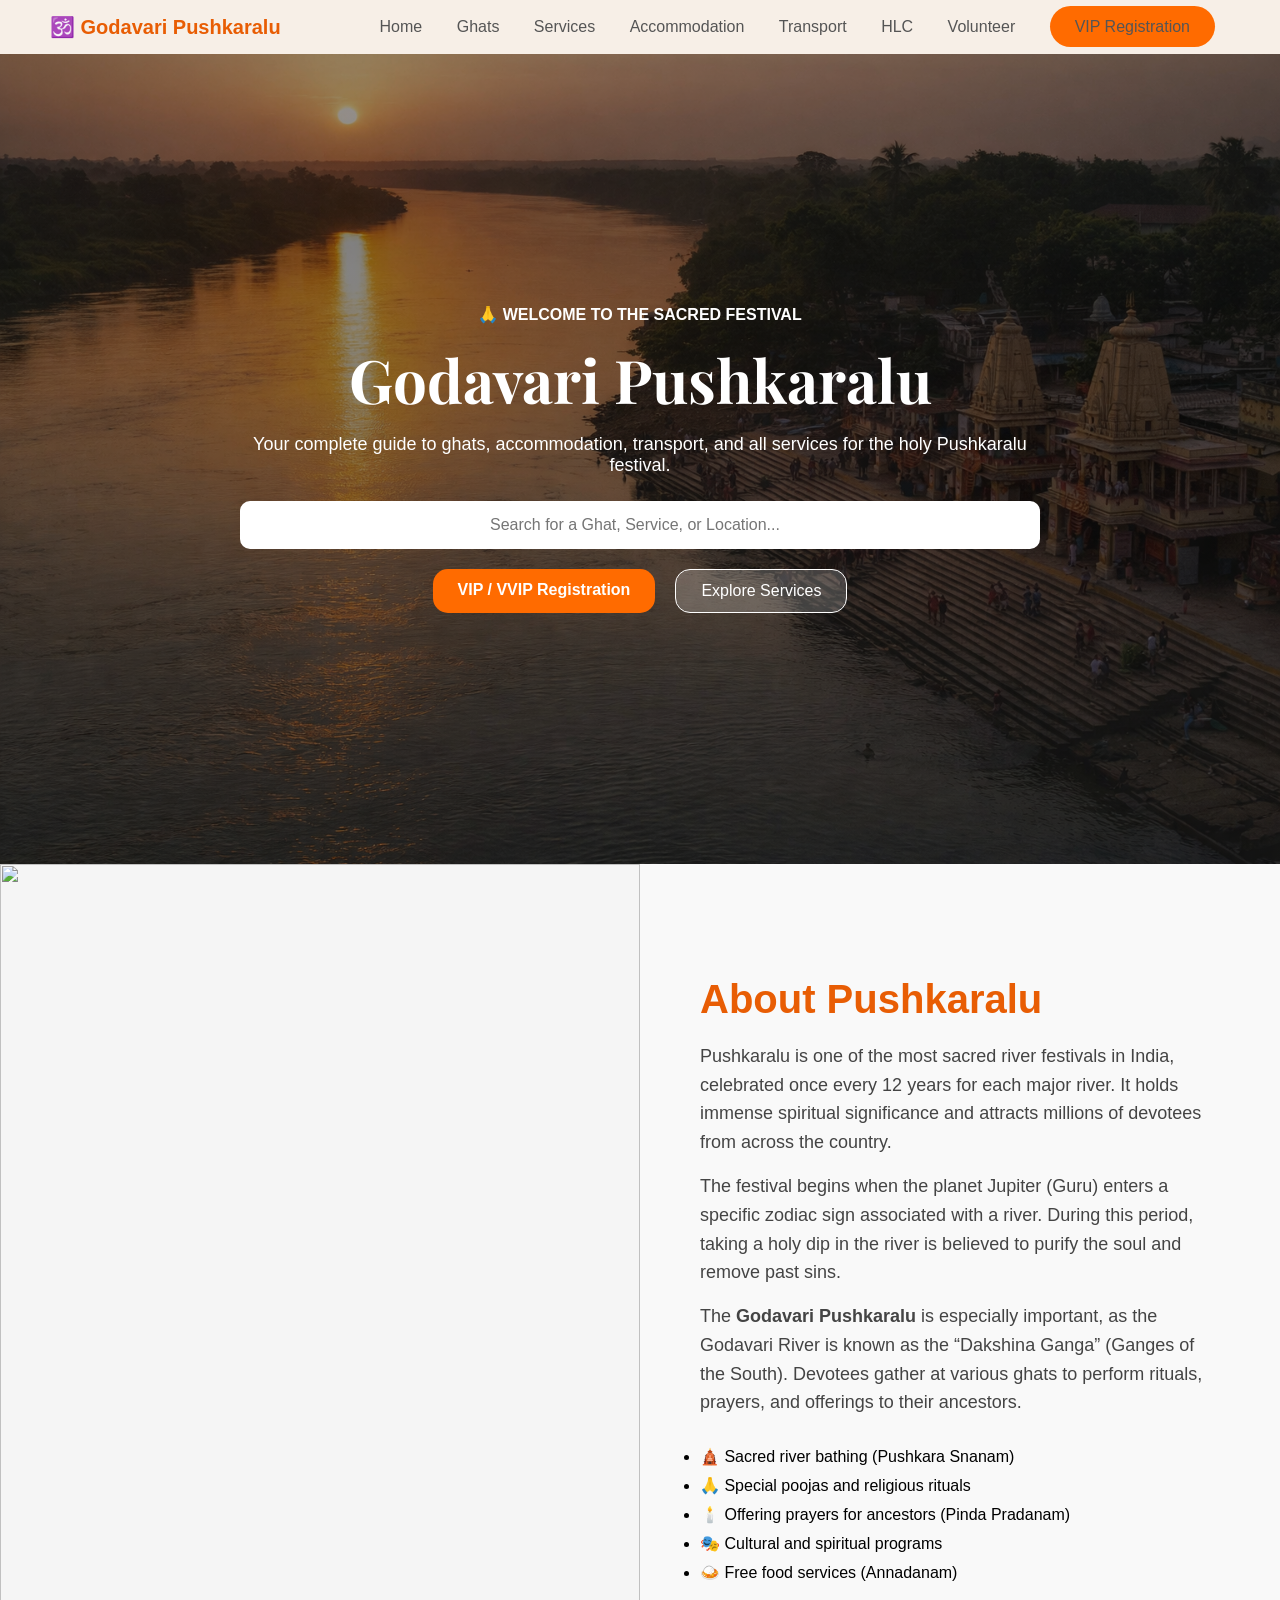
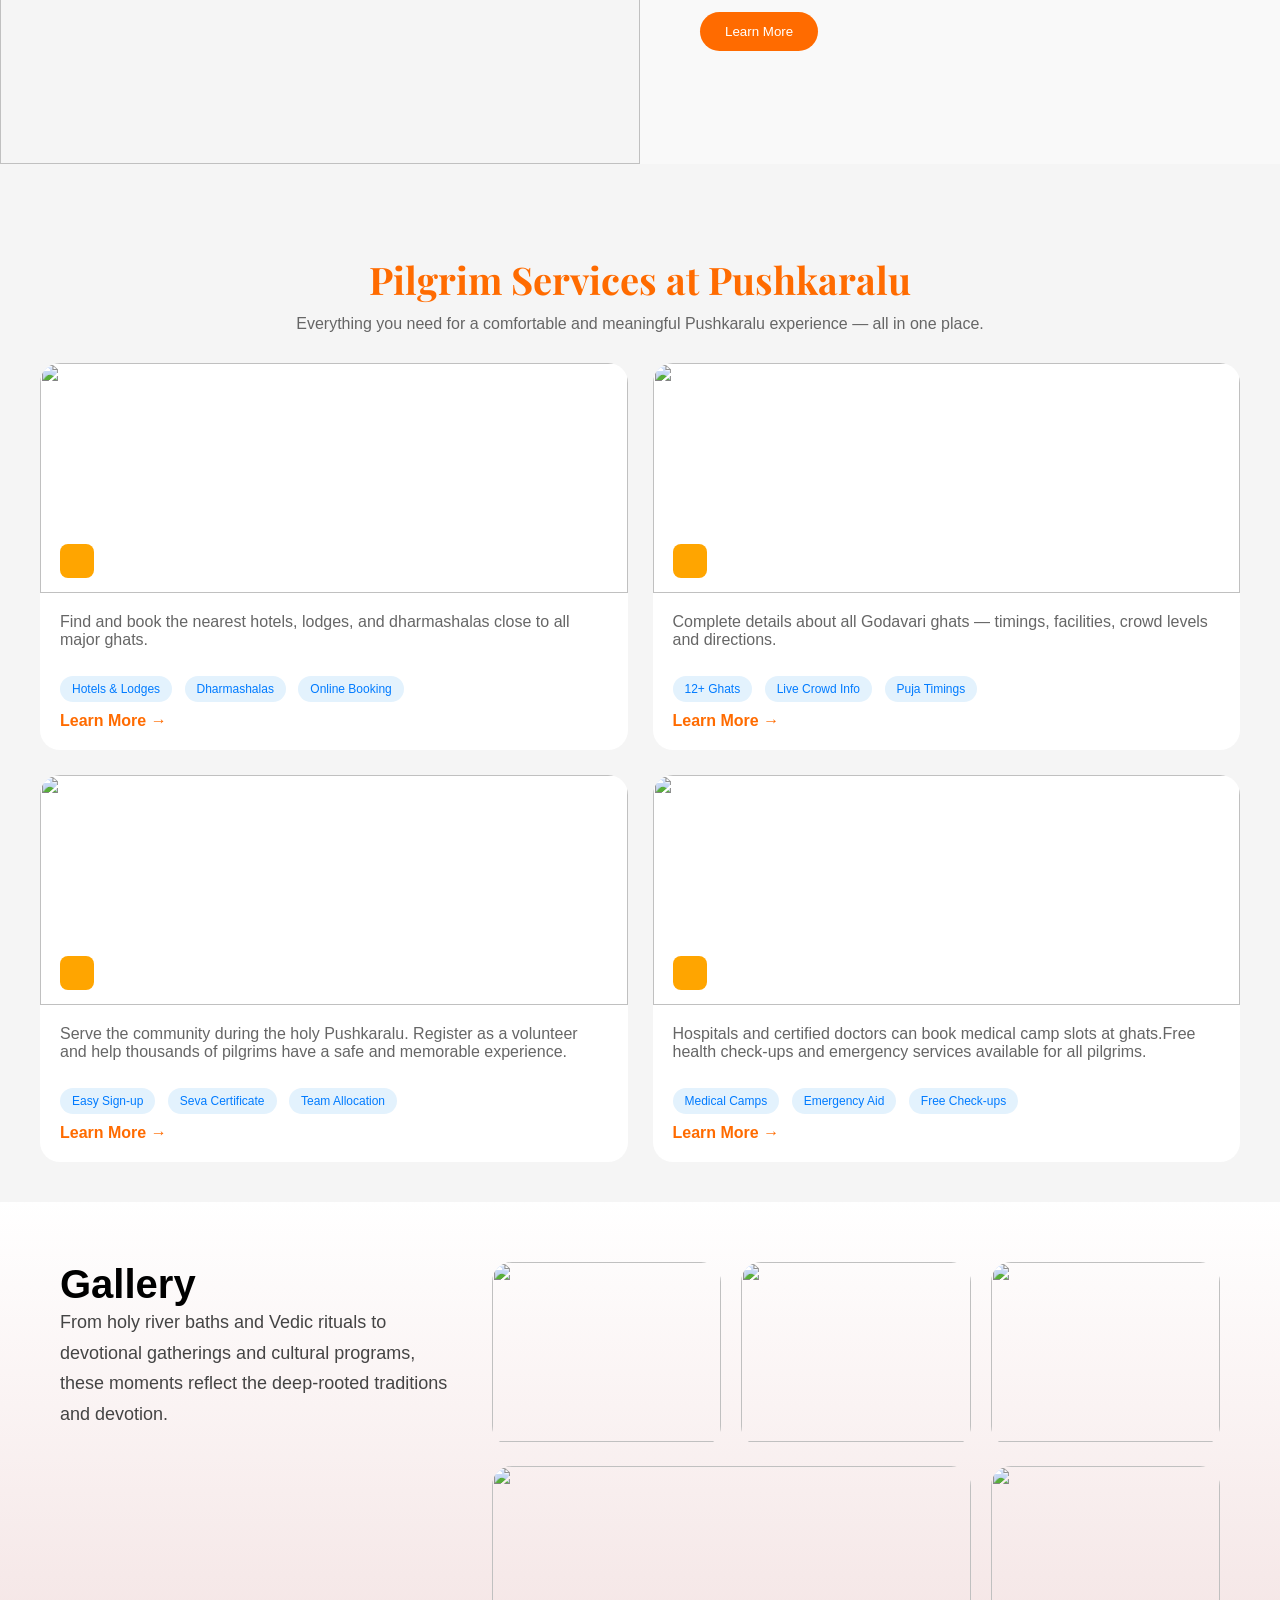
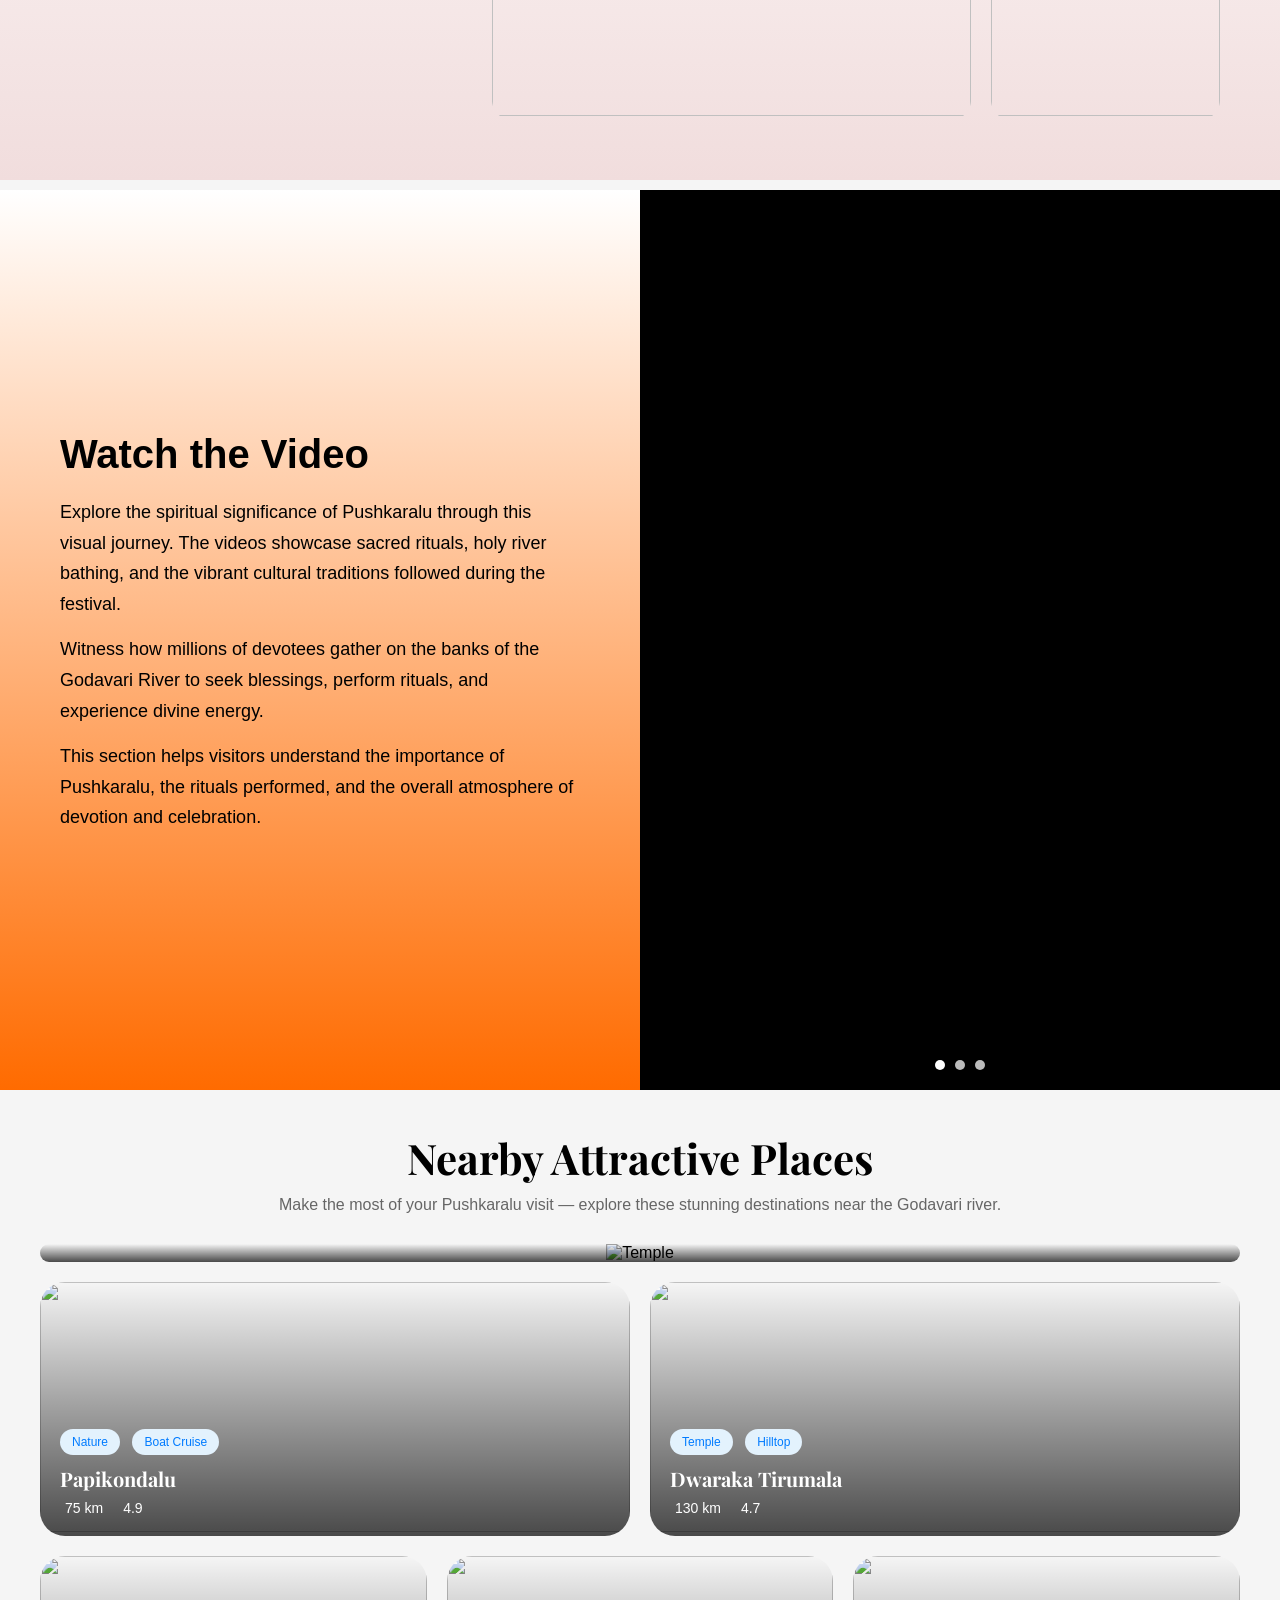
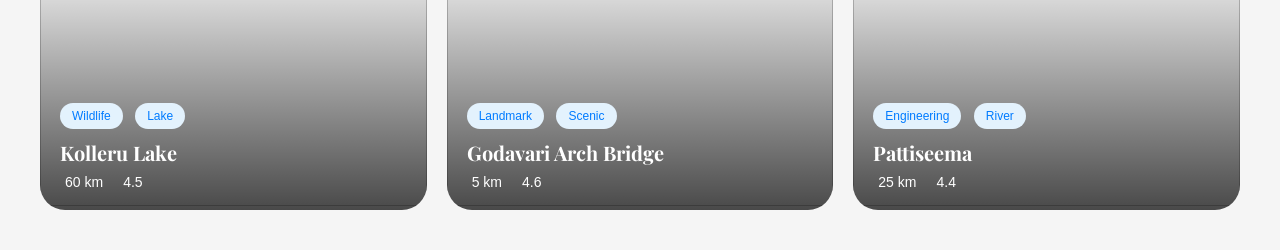
==== Index.html @ a83c4f03 "Add files via upload" ====
<!DOCTYPE html>
<html lang="en">
<head>
<meta charset="UTF-8">
<meta name="viewport" content="width=device-width, initial-scale=1.0">
<title>Godavari Pushkaralu</title>
<script src="https://unpkg.com/lucide@latest"></script>
<style>
@import url('https://fonts.googleapis.com/css2?family=Playfair+Display:ital,wght@0,400..900;1,400..900&display=swap');
</style>
<head>
    <link rel="stylesheet" href="style.css"/>
</head>

</style>

</head>

<body>

<!-- NAVBAR -->
<div class="navbar">
    <div class="logo">🕉️ Godavari Pushkaralu</div>

    <div class="nav-links">
        <a href="#">Home</a>
        <a href="#">Ghats</a>
        <a href="#">Services</a>
        <a href="#">Accommodation</a>
        <a href="#">Transport</a>
        <a href="#">HLC</a>
        <a href="#">Volunteer</a>
        <a href="#" class="btn">VIP Registration</a>
    </div>
</div>

<!-- HERO SECTION -->
<div class="hero">
    <div class="hero-content">
        <h4>🙏 WELCOME TO THE SACRED FESTIVAL</h4>
        <h1>Godavari Pushkaralu</h1>
        <p>Your complete guide to ghats, accommodation, transport, and all services for the holy Pushkaralu festival.</p>

        <div class="search-box">
            <input type="text" placeholder="Search for a Ghat, Service, or Location...">
        </div>

        <div class="buttons">
            <a href="#" class="primary-btn">VIP / VVIP Registration</a>
            <a href="#" class="secondary-btn">Explore Services</a>
        </div>
    </div>
</div>
<section class="about-section">

    <!-- LEFT SIDE SLIDER -->
    <div class="slider">
        <div class="slides">
            <img src="https://images.unsplash.com/photo-1597047084897-51e81819a499">
            <img src="https://images.unsplash.com/photo-1561361513-2d000a50f0dc">
            <img src="https://images.unsplash.com/photo-1605640840605-14ac1855827b">
        </div>
    </div>

    <!-- RIGHT SIDE CONTENT -->
    <div class="content">
        <h2>About Pushkaralu</h2>

            <p>
                Pushkaralu is one of the most sacred river festivals in India, celebrated once every 12 years for each major river. 
                It holds immense spiritual significance and attracts millions of devotees from across the country.
            </p>

            <p>
                The festival begins when the planet Jupiter (Guru) enters a specific zodiac sign associated with a river. 
                During this period, taking a holy dip in the river is believed to purify the soul and remove past sins.
            </p>

            <p>
                The <strong>Godavari Pushkaralu</strong> is especially important, as the Godavari River is known as the “Dakshina Ganga” 
                (Ganges of the South). Devotees gather at various ghats to perform rituals, prayers, and offerings to their ancestors.
            </p>

            <ul>
                <li>🛕 Sacred river bathing (Pushkara Snanam)</li>
                <li>🙏 Special poojas and religious rituals</li>
                <li>🕯️ Offering prayers for ancestors (Pinda Pradanam)</li>
                <li>🎭 Cultural and spiritual programs</li>
                <li>🍛 Free food services (Annadanam)</li>
            </ul>

        <button class="btn">Learn More</button>
    </div>
</section>

<section class="grid-section">
    <h1>Pilgrim Services at Pushkaralu</h1>
    <p>
        Everything you need for a comfortable and meaningful Pushkaralu experience — all in one place.
    </p>

    <div class="cards">

        <!-- Accommodation -->
        <div class="big-card">
            <div class="card-img">
                <img src="https://images.unsplash.com/photo-1566073771259-6a8506099945" alt="">
                <div class="overlay1">
                    <span><i data-lucide="building"></i></span>
                    Accommodation
                </div>
            </div>

            <div class="con">
                <p>
                    Find and book the nearest hotels, lodges, and dharmashalas close to all major ghats.
                </p>

                <div class="tags">
                    <span>Hotels & Lodges</span>
                    <span>Dharmashalas</span>
                    <span>Online Booking</span>
                </div>

                <!-- CLICK LINK -->
                <a href="accommodation.html" class="learn">Learn More →</a>
            </div>
        </div>

        <!-- Ghats -->
        <div class="big-card">
            <div class="card-img">
                <img src="https://images.unsplash.com/photo-1590050752117-238cb0fb12b1" alt="">
                <div class="overlay1">
                    <span><i data-lucide="map-pin"></i></span>
                    Ghats Information
                </div>
            </div>

            <div class="con">
                <p>
                    Complete details about all Godavari ghats — timings, facilities, crowd levels and directions.
                </p>

                <div class="tags">
                    <span>12+ Ghats</span>
                    <span>Live Crowd Info</span>
                    <span>Puja Timings</span>
                </div>

                <!-- CLICK LINK -->
                <a href="ghats.html" class="learn">Learn More →</a>
            </div>
        </div>

        <!-- Volunteer Registration -->
        <div class="big-card">
            <div class="card-img">
                <img src="https://images.unsplash.com/photo-1566073771259-6a8506099945" alt="">
                <div class="overlay1">
                    <span><i data-lucide="users"></i></span>
                    Volunteer Registration
                </div>
            </div>

            <div class="con">
                <p>
                    Serve the community during the holy Pushkaralu. Register as a volunteer and help thousands of
                    pilgrims have a safe and memorable experience.
                </p>

                <div class="tags">
                    <span>Easy Sign-up</span>
                    <span>Seva Certificate</span>
                    <span>Team Allocation</span>
                </div>

                <!-- CLICK LINK -->
                <a href="Volunteer.html" class="learn">Learn More →</a>
            </div>
        </div>

        <!-- Health Care Center -->
        <div class="big-card">
            <div class="card-img">
                <img src="https://images.unsplash.com/photo-1566073771259-6a8506099945" alt="">
                <div class="overlay1">
                    <span><i data-lucide="stethoscope"></i></span>
                    Health Care Center
                </div>
            </div>

            <div class="con">
                <p>
                    Hospitals and certified doctors can book medical camp slots at ghats.Free health 
                    check-ups and emergency services available for all pilgrims.
                </p>

                <div class="tags">
                    <span>Medical Camps</span>
                    <span>Emergency Aid</span>
                    <span>Free Check-ups</span>
                </div>

                <!-- CLICK LINK -->
                <a href="health_care_center.html" class="learn">Learn More →</a>
            </div>
        </div>

    </div>
</section>

<!-- Activate Icons -->
<script>
lucide.createIcons();
</script>


<section class="gallery-section">

    <!-- LEFT CONTENT -->
    <div class="gallery-content">
        <h2>Gallery</h2>
        <p>
            From holy river baths and Vedic rituals to devotional gatherings and cultural programs,
            these moments reflect the deep-rooted traditions and devotion.
        </p>
    </div>

    <!-- RIGHT GRID -->
    <div class="gallery-grid">

        <div class="card" onclick="openLightbox(0)">
            <img src="https://picsum.photos/id/1011/600/400">
        </div>

        <div class="card" onclick="openLightbox(1)">
            <img src="https://picsum.photos/id/1015/600/400">
        </div>

        <div class="card" onclick="openLightbox(2)">
            <img src="https://picsum.photos/id/1016/600/400">
        </div>

        <div class="card big" onclick="openLightbox(3)">
            <img src="https://picsum.photos/id/1020/600/400">
        </div>

        <div class="card big" onclick="openLightbox(4)">
            <img src="https://picsum.photos/id/1024/600/400">
        </div>

    </div>

</section>

<!-- LIGHTBOX -->
<div class="lightbox" id="lightbox">
    <span class="close" onclick="closeLightbox()">&times;</span>
    <span class="prev" onclick="changeSlide(-1)">❮</span>
    <img id="lightbox-img">
    <span class="next" onclick="changeSlide(1)">❯</span>
</div>

<script>
const images = [
    "https://picsum.photos/id/1011/600/400",
    "https://picsum.photos/id/1015/600/400",
    "https://picsum.photos/id/1016/600/400",
    "https://picsum.photos/id/1020/600/400",
    "https://picsum.photos/id/1024/600/400"
];

let currentIndex = 0;

function openLightbox(index){
    currentIndex = index;
    document.getElementById("lightbox").style.display = "flex";
    document.getElementById("lightbox-img").src = images[index];
}

function closeLightbox(){
    document.getElementById("lightbox").style.display = "none";
}

function changeSlide(direction){
    currentIndex += direction;

    if(currentIndex < 0){
        currentIndex = images.length - 1;
    }
    if(currentIndex >= images.length){
        currentIndex = 0;
    }

    document.getElementById("lightbox-img").src = images[currentIndex];
}
</script>

<section class="video-section">

    <!-- RIGHT SIDE CONTENT -->
    <div class="content1">
        <h2>Watch the Video</h2>

        <p>
            Explore the spiritual significance of Pushkaralu through this visual journey. 
            The videos showcase sacred rituals, holy river bathing, and the vibrant cultural traditions 
            followed during the festival.
        </p>

        <p>
            Witness how millions of devotees gather on the banks of the Godavari River 
            to seek blessings, perform rituals, and experience divine energy.
        </p>

        <p>
            This section helps visitors understand the importance of Pushkaralu, 
            the rituals performed, and the overall atmosphere of devotion and celebration.
        </p>
    </div>

    <!-- LEFT SIDE VIDEOS -->
    <div class="video-slider">
        <div class="video-container" id="videos">

    <div class="video-wrapper" ondblclick="openYouTube('nmcQqZtCC_g')">
        <iframe id="video1" src="https://www.youtube.com/embed/nmcQqZtCC_g?enablejsapi=1" allowfullscreen></iframe>
    </div>

    <div class="video-wrapper" ondblclick="openYouTube('ck7WgAwAR8Y')">
        <iframe id="video2" src="https://www.youtube.com/embed/ck7WgAwAR8Y?enablejsapi=1" allowfullscreen></iframe>
    </div>

    <div class="video-wrapper" ondblclick="openYouTube('-sZbApllSWM')">
        <iframe id="video3" src="https://www.youtube.com/embed/-sZbApllSWM?enablejsapi=1" allowfullscreen></iframe>
    </div>
    </div>
        <!-- DOTS -->
        <div class="dots">
            <div class="dot active" onclick="moveSlide(0)"></div>
            <div class="dot" onclick="moveSlide(1)"></div>
            <div class="dot" onclick="moveSlide(2)"></div>
        </div>
    </div>

</section>

<script>
let index = 0;
let slides = document.getElementById("videos");
let dots = document.querySelectorAll(".dot");

/* SLIDE FUNCTION */
function moveSlide(i){
    index = i;
    updateSlide();
}

/* UPDATE SLIDE */
function updateSlide(){
    slides.style.transform = "translateX(" + (-index * 100) + "%)";
    
    dots.forEach(dot => dot.classList.remove("active"));
    dots[index].classList.add("active");
}

/* AUTO SLIDE */
setInterval(()=>{
    index++;
    if(index > 2) index = 0;
    updateSlide();
},4000);
</script>

<section class="attractive-section">
    <h1>Nearby Attractive Places</h1>
    <p>
        Make the most of your Pushkaralu visit — explore these stunning destinations near the Godavari river.
    </p>

    <!-- CARD -->
    <div class="place-card">
        <img src="https://images.unsplash.com/photo-1580655653885-65763b2597d0" alt="Temple">

        <div class="overlay"></div>

        <div class="pass">
            <div class="tags">
                <span>Temple</span>
                <span>Spiritual</span>
            </div>
            <h2>Bhadrachalam Temple</h2>
            <p>
                Ancient Sri Rama temple on the banks of River Godavari. A must-visit spiritual destination.
            </p>
            <div class="info">
                <span><i data-lucide="map-pin"></i> 105 km</span>
                <span><i data-lucide="star"></i> 4.8</span>
            </div>
        </div>
    </div>

    <div class="places-grid">

    <!-- Papikondalu -->
    <div class="place-card small">
        <img src="https://images.unsplash.com/photo-1501785888041-af3ef285b470">
        <div class="overlay"></div>

        <div class="pass">
            <div class="tags">
                <span>Nature</span>
                <span>Boat Cruise</span>
            </div>
            <h3>Papikondalu</h3>
            <div class="info">
                <span><i data-lucide="map-pin"></i> 75 km</span>
                <span><i data-lucide="star"></i> 4.9</span>
            </div>
        </div>
    </div>

    <!-- Dwaraka Tirumala -->
    <div class="place-card small">
        <img src="https://images.unsplash.com/photo-1580655653885-65763b2597d0">
        <div class="overlay"></div>

        <div class="pass">
            <div class="tags">
                <span>Temple</span>
                <span>Hilltop</span>
            </div>
            <h3>Dwaraka Tirumala</h3>
            <div class="info">
                <span><i data-lucide="map-pin"></i> 130 km</span>
                <span><i data-lucide="star"></i> 4.7</span>
            </div>
        </div>
    </div>

    <!-- Kolleru Lake -->
    <div class="place-card small">
        <img src="https://images.unsplash.com/photo-1507525428034-b723cf961d3e">
        <div class="overlay"></div>

        <div class="pass">
            <div class="tags">
                <span>Wildlife</span>
                <span>Lake</span>
            </div>
            <h3>Kolleru Lake</h3>
            <div class="info">
                <span><i data-lucide="map-pin"></i> 60 km</span>
                <span><i data-lucide="star"></i> 4.5</span>
            </div>
        </div>
    </div>

    <!-- Godavari Bridge -->
    <div class="place-card small">
        <img src="https://images.unsplash.com/photo-1500530855697-b586d89ba3ee">
        <div class="overlay"></div>

        <div class="pass">
            <div class="tags">
                <span>Landmark</span>
                <span>Scenic</span>
            </div>
            <h3>Godavari Arch Bridge</h3>
            <div class="info">
                <span><i data-lucide="map-pin"></i> 5 km</span>
                <span><i data-lucide="star"></i> 4.6</span>
            </div>
        </div>
    </div>

    <!-- Pattiseema -->
    <div class="place-card small">
        <img src="https://images.unsplash.com/photo-1491553895911-0055eca6402d">
        <div class="overlay"></div>

        <div class="pass">
            <div class="tags">
                <span>Engineering</span>
                <span>River</span>
            </div>
            <h3>Pattiseema</h3>
            <div class="info">
                <span><i data-lucide="map-pin"></i> 25 km</span>
                <span><i data-lucide="star"></i> 4.4</span>
            </div>
        </div>
    </div>
    
</div>

</section>

<script>
lucide.createIcons();
</script>
</body>
</html>
---- style.css ----
*{
    margin:0;
    padding:0;
    box-sizing:border-box;
    font-family: 'Segoe UI', sans-serif;
}

body{
    background:#f5f5f5;
}

/* NAVBAR */
.navbar{
    display:flex;
    justify-content:space-between;
    align-items:center;
    padding:15px 50px;
    background:#f7efe7;
}

.logo{
    font-size:20px;
    font-weight:bold;
    color:#e85d04;
}

.nav-links a{
    margin:0 15px;
    text-decoration:none;
    color:#555;
    font-weight:500;
}

.nav-links a:hover{
    color:#ff6b00;
}

.btn{
    background:#ff6b00;
    color:white;
    padding:10px 18px;
    border-radius:20px;
    text-decoration:none;
}

/* HERO SECTION */
.hero{
    height:90vh;
    background:linear-gradient(rgba(0,0,0,0.4),rgba(0,0,0,0.4)),
    url("Godavari.png") no-repeat center/cover;
    display:flex;
    justify-content:center;
    align-items:center;
    text-align:center;
    color:white;
}

.hero-content{
    max-width:800px;
    font-family: "Roboto Slab", serif;
}

.hero h1{
    font-size:60px;
    margin:15px 0;
    font-weight:bold;
    font-family: "Playfair Display", serif;
    font-optical-sizing: auto;
    font-weight: weight;
    font-style: normal;
}

.hero p{
    font-size:18px;
    margin-bottom:25px;
}

/* SEARCH BAR */
.search-box{
    background:white;
    padding:15px;
    border-radius:10px;
    display:flex;
    justify-content:center;
    align-items:center;
    margin-bottom:20px;
}

.search-box input{
    border:none;
    outline:none;
    width:300px;
    font-size:16px;
}

/* BUTTONS */
.buttons{
    display:flex;
    justify-content:center;
    gap:20px;
}

.primary-btn{
    background:#ff6b00;
    padding:12px 25px;
    border-radius:15px;
    color:white;
    text-decoration:none;
    font-weight:bold;
}

.secondary-btn{
    background:rgba(255,255,255,0.2);
    padding:12px 25px;
    border-radius:15px;
    color:white;
    text-decoration:none;
    border:1px solid white;
}
/* ABOUT SECTION */
.about-section{
    display:flex;
    height:100vh;
}

/* LEFT SIDE (SLIDER) */
.slider{
    width:50%;
    position:relative;
    overflow:hidden;
}

.slides{
    display:flex;
    width:300%;
    animation:slide 9s infinite;
}

.slides img{
    width:100%;
    height:100vh;
    object-fit:cover;
}

/* SLIDE ANIMATION */
@keyframes slide{
    0%{transform:translateX(0);}
    33%{transform:translateX(-100%);}
    66%{transform:translateX(-200%);}
    100%{transform:translateX(0);}
}

/* RIGHT SIDE (CONTENT) */
.content{
    width:50%;
    padding:60px;
    display:flex;
    flex-direction:column;
    justify-content:center;
    background:#f9f9f9;
}

.content h2{
    font-size:40px;
    margin-bottom:20px;
    color:#e85d04;
}

.content p{
    font-size:18px;
    line-height:1.6;
    color:#444;
    margin-bottom:15px;
}

.content ul{
    margin-top:15px;
}

.content ul li{
    margin-bottom:10px;
    font-size:16px;
}

/* BUTTON */
.btn{
    margin-top:20px;
    padding:12px 25px;
    background:#ff6b00;
    color:white;
    border:none;
    border-radius:25px;
    width:fit-content;
    cursor:pointer;
}

/*GRIDS SECTION*/
.grid-section {
    margin-top:50px;
    padding: 40px;
    text-align: center;
}

.grid-section h1 {
    font-size: 38px;
    margin-bottom: 10px;
    font-family:"Playfair Display", serif;
    color:#ff6b00;
}

.grid-section p {
    color: #666;
    margin-bottom: 30px;
}

/* GRID */
.cards {
    display: grid;
    grid-template-columns: 1fr 1fr;
    gap: 25px;
}

/* CARD */
.big-card {
    background: white;
    border-radius: 20px;
    overflow: hidden;
    text-align: left;
    transition: 0.3s;
}

.big-card:hover {
    transform: translateY(-5px);
    box-shadow: 0 10px 25px rgba(255, 165, 0, 0.3);
}

/* IMAGE */
.card-img {
    position: relative;
    height: 230px;
}

.card-img img {
    width: 100%;
    height: 100%;
    object-fit: cover;
}

/* OVERLAY */
.overlay1 {
    position: absolute;
    bottom: 15px;
    left: 20px;
    color: white;
    font-size: 22px;
    font-weight: bold;
    display: flex;
    align-items: center;
    gap: 10px;
    font-family: "Playfair Display", serif;
    font-optical-sizing: auto;
    font-weight: weight;
    font-style: normal;
}

/* ICON STYLE */
.overlay1 span {
    background: orange;
    padding: 8px;
    border-radius: 8px;
    display: flex;
    align-items: center;
    justify-content: center;
}

.overlay1 i {
    color: white;
    width: 18px;
    height: 18px;
}

/* CONTENT */
.con {
    padding: 20px;
}

/* TAGS */
.tags {
    margin: 15px 0;
}

.tags span {
    background: #e3f2fd;
    color: #007bff;
    padding: 6px 12px;
    border-radius: 20px;
    font-size: 12px;
    margin-right: 8px;
}

/* LINK */
.learn {
    color: #ff6b00;
    font-weight: bold;
    text-decoration: none;
}

.learn:hover {
    text-decoration: underline;
}


/* GALLERY SECTION */
.gallery-section{
    background:linear-gradient(to bottom,#ffffff,#f1dddd);
    display:flex;
    padding:60px;
    gap:40px;
}

/* LEFT */
.gallery-content{
    width:35%;
}

.gallery-content h2{
    font-size:40px;
}

.gallery-content p{
    font-size:18px;
    line-height:1.7;
    color:#444;
}

/* GRID */
.gallery-grid{
    width:65%;
    display:grid;
    grid-template-columns:repeat(3,1fr);
    gap:20px;
}

.card{
    border-radius:20px;
    overflow:hidden;
    cursor:pointer;
}

.card img{
    width:100%;
    height:180px;
    object-fit:cover;
}

.card.big img{
    height:250px;
}

.card:nth-child(4){
    grid-column:span 2;
}

/* LIGHTBOX */
.lightbox{
    position:fixed;
    top:0;
    left:0;
    width:100%;
    height:100%;
    background:rgba(0,0,0,0.9);
    display:none;
    justify-content:center;
    align-items:center;
    z-index:1000;
}

.lightbox img{
    max-width:80%;
    max-height:80%;
    border-radius:10px;
}

/* BUTTONS */
.close{
    position:absolute;
    top:20px;
    right:30px;
    font-size:40px;
    color:white;
    cursor:pointer;
}

.prev, .next{
    position:absolute;
    top:50%;
    transform:translateY(-50%);
    font-size:50px;
    color:white;
    cursor:pointer;
    padding:10px;
}

.prev{ left:20px; }
.next{ right:20px; }

/* VIDEO SECTION */
.video-section{
    margin-top: 10px;
    display:flex;
    height:100vh;
}

/* LEFT VIDEO SLIDER */
.video-slider{
    width:50%;
    position:relative;
    overflow:hidden;
    background:#000;
}

.video-container{
    display:flex;
    width:100%;
    height:100%;
    transition: transform 0.6s ease-in-out;
}

.video-container iframe{
    min-width:100%;
    height:100vh;
    border:none;
}
.video-wrapper{
    min-width:100%;
    height:100vh;
    position:relative;
}

.video-wrapper iframe{
    width:100%;
    height:100%;
    border:none;
}

/* RIGHT CONTENT */
.content1{
    width:50%;
    padding:60px;
    background:linear-gradient(to bottom,#ffff,#ff6b00);
    color:white;
    display:flex;
    flex-direction:column;
    justify-content:center;
}

.content1 h2{
    font-size:40px;
    margin-bottom:20px;
    color:black;
}

.content1 p{
    font-size:18px;
    line-height:1.7;
    margin-bottom:15px;
    color:#000;
}

/* DOTS */
.dots{
    position:absolute;
    bottom:20px;
    left:50%;
    transform:translateX(-50%);
    display:flex;
    gap:10px;
}

.dot{
    height:10px;
    width:10px;
    background:#bbb;
    border-radius:50%;
    cursor:pointer;
}

.active{
    background:#fff;
}

/*ATTRACTIVE SECTION */
.attractive-section{
    padding: 40px;
    text-align: center;
}

/* TITLE */
.attractive-section h1 {
    font-size: 42px;
    margin-bottom: 10px;
    font-family: "Playfair Display", serif;
}

.attractive-section p {
    color: #666;
    margin-bottom: 30px;
}

/* CARD */
.place-card {
    position: relative;
    border-radius: 25px;
    overflow: hidden;
}

/* IMAGE */
.place-card img {
    width: 100%;
    height: 450px;
    object-fit: cover;
    transition: 0.5s;
}

/* SMALL CARD IMAGE */
.place-card.small img {
    height: 250px;
}

/* OVERLAY */
.overlay {
    position: absolute;
    inset: 0;
    background: linear-gradient(to top, rgba(0,0,0,0.7), transparent);
}

/* CONTENT */
.pass {
    position: absolute;
    bottom: 20px;
    left: 20px;
    color: white;
    text-align: left;
}

/* TAGS */
.tag span {
    background: rgba(255,255,255,0.2);
    padding: 6px 12px;
    border-radius: 20px;
    margin-right: 8px;
    font-size: 12px;
}

/* TITLE */
.pass h2 {
    font-size: 32px;
    margin: 10px 0;
    font-family: "Playfair Display", serif;
    font-optical-sizing: auto;
    font-weight: weight;
    font-style: normal;
}

.pass h3 {
    font-size: 20px;
    margin: 5px 0;
    font-family: "Playfair Display", serif;
    font-optical-sizing: auto;
    font-weight: weight;
    font-style: normal;
}

/* INFO */
.info {
    display: flex;
    gap: 15px;
    margin-top: 8px;
    font-size: 14px;
}

.info i {
    width: 16px;
    height: 16px;
    margin-right: 5px;
}

/* HOVER */
.place-card:hover img {
    transform: scale(1.05);
}

/* GRID MAGIC */
.places-grid {
    display: grid;
    grid-template-columns: repeat(6, 1fr);
    gap: 20px;
    margin-top: 20px;
}

/* 2nd row (2 cards) */
.places-grid .place-card:nth-child(1),
.places-grid .place-card:nth-child(2) {
    grid-column: span 3;
}

/* 3rd row (3 cards) */
.places-grid .place-card:nth-child(3),
.places-grid .place-card:nth-child(4),
.places-grid .place-card:nth-child(5) {
    grid-column: span 2;
}

/* MOBILE */
@media (max-width: 768px) {
    .places-grid {
        grid-template-columns: 1fr;
    }
}
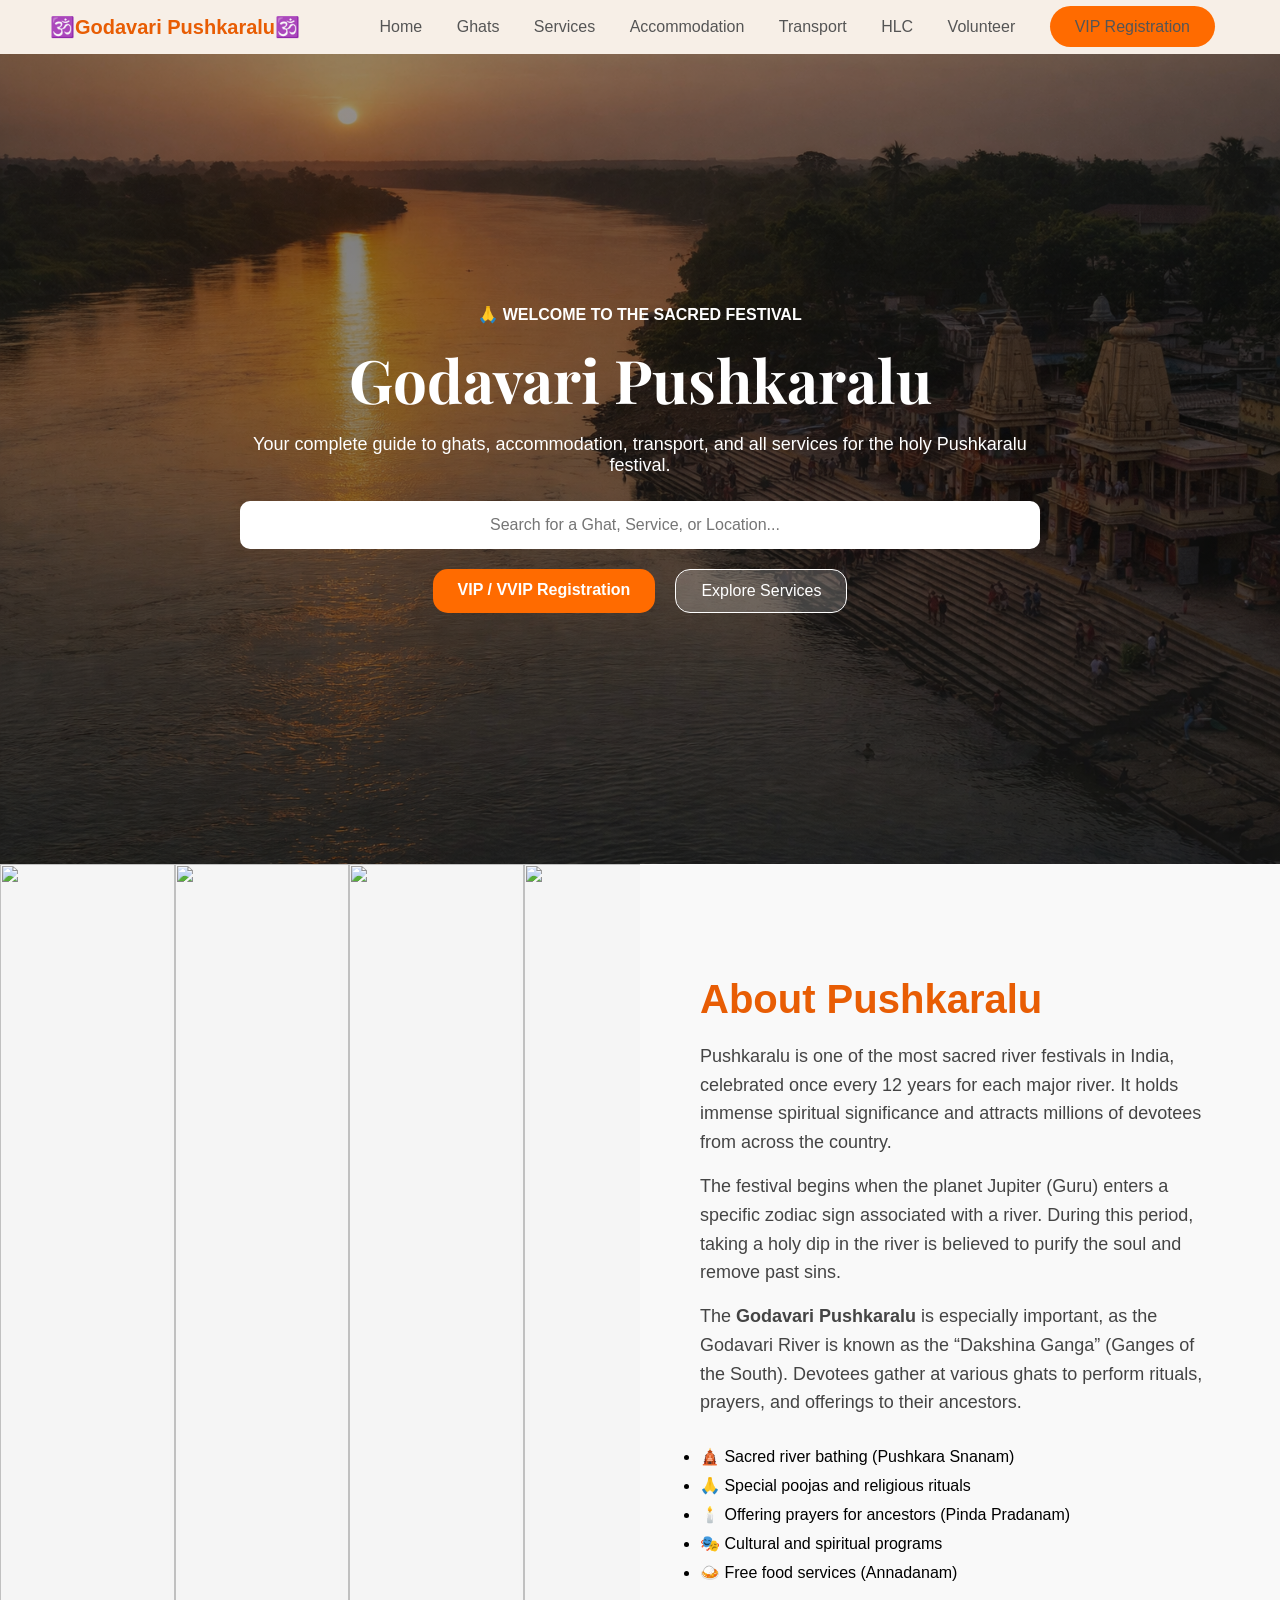
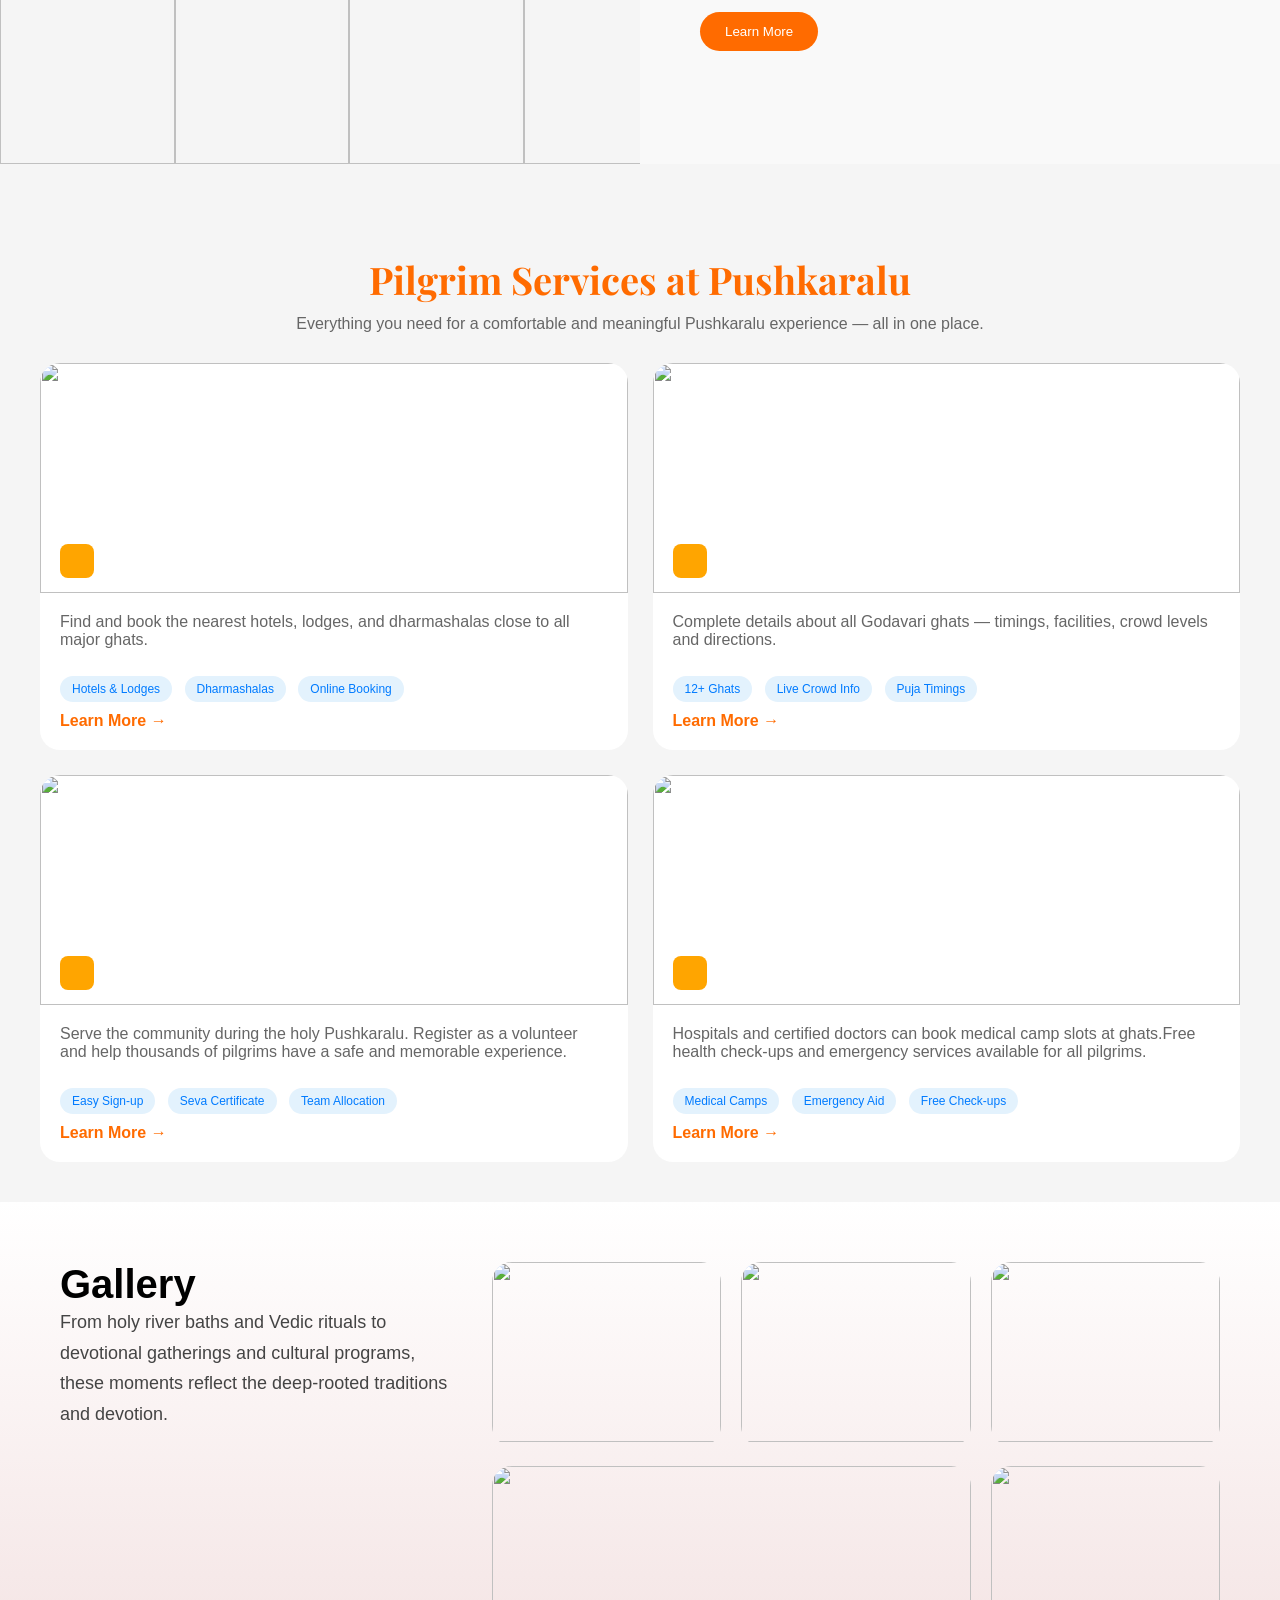
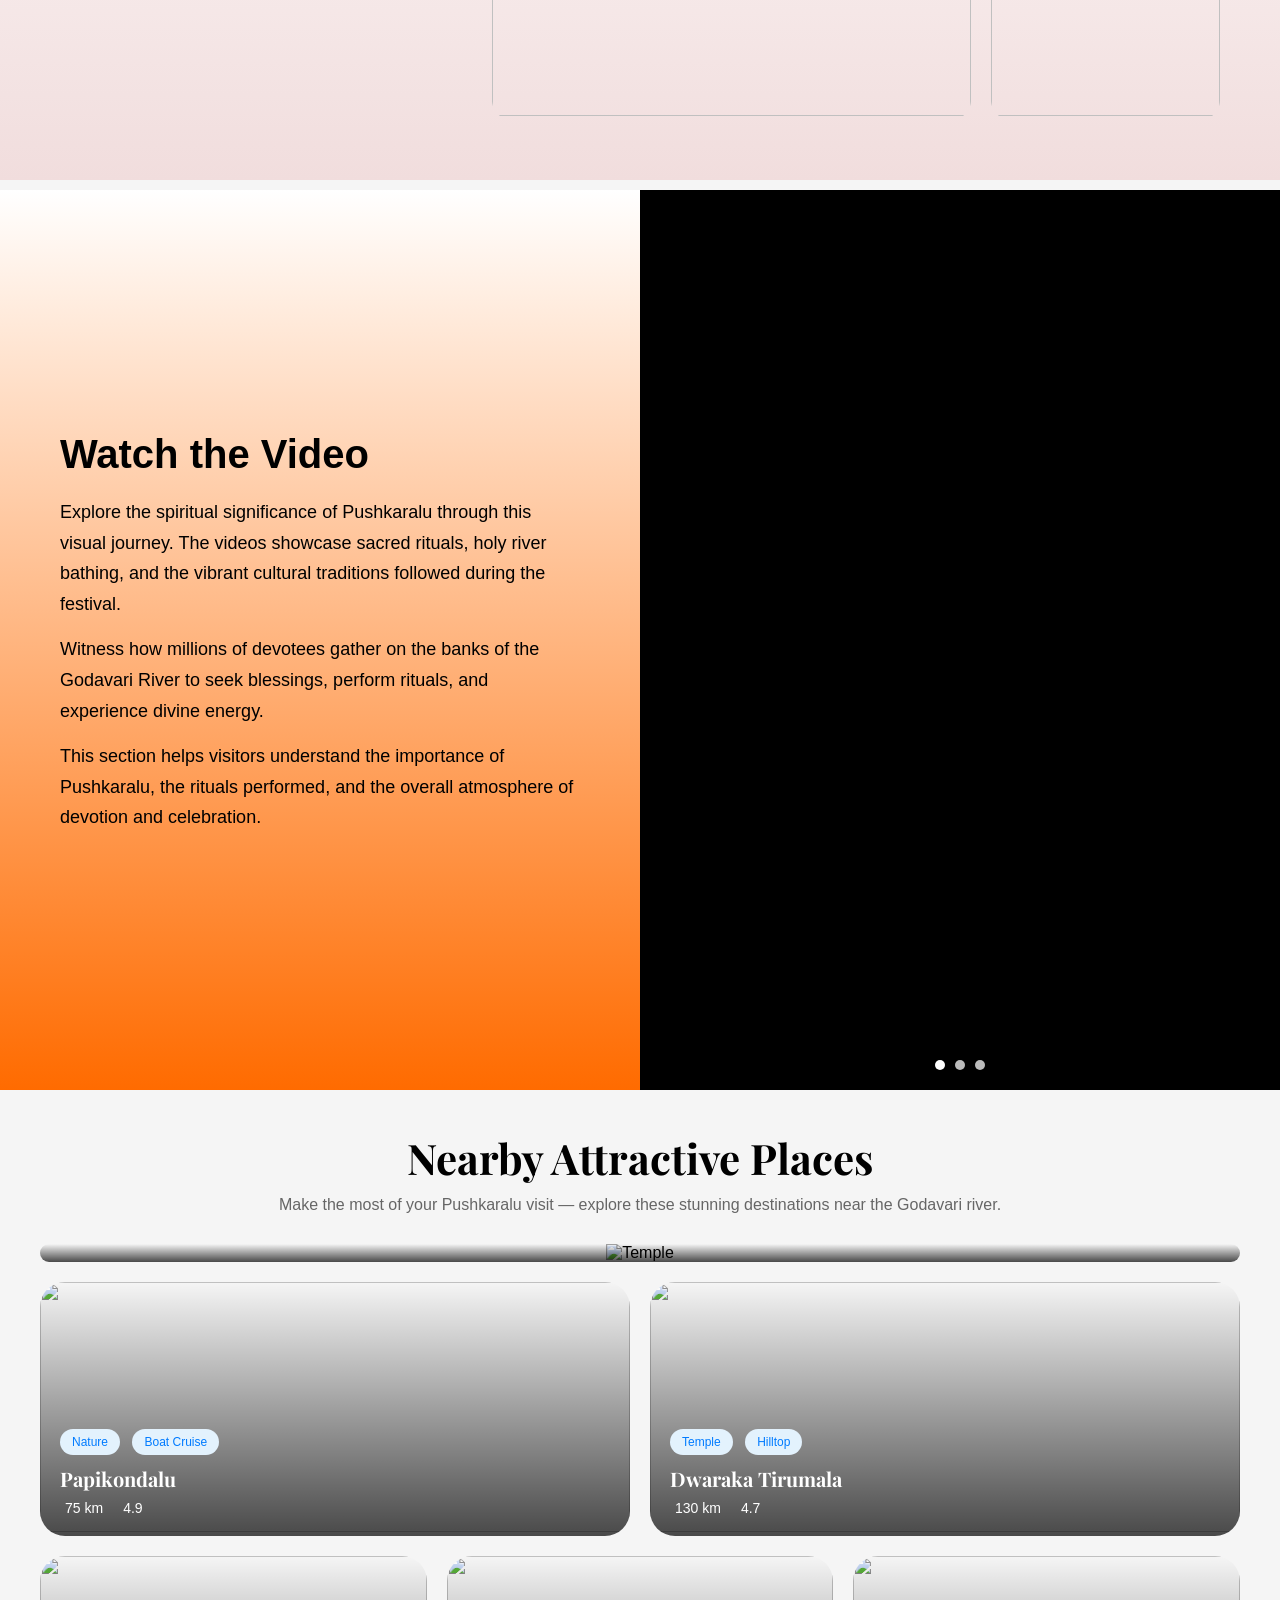
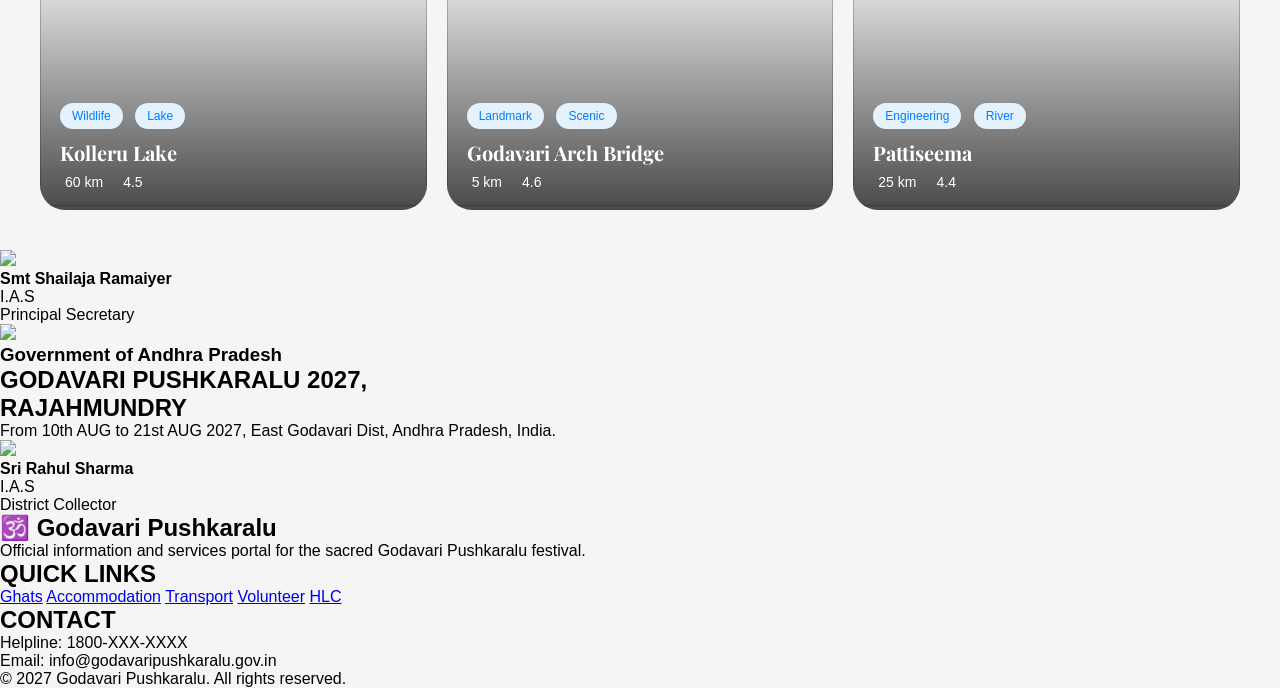
==== commit 6a42ca63: "Add files via upload" ====
--- a/Index.html
+++ b/Index.html
@@ -20,7 +20,7 @@
 
 <!-- NAVBAR -->
 <div class="navbar">
-    <div class="logo">🕉️ Godavari Pushkaralu</div>
+    <div class="logo">🕉️Godavari Pushkaralu🕉️</div>
 
     <div class="nav-links">
         <a href="#">Home</a>
@@ -56,9 +56,17 @@
     <!-- LEFT SIDE SLIDER -->
     <div class="slider">
         <div class="slides">
-            <img src="https://images.unsplash.com/photo-1597047084897-51e81819a499">
-            <img src="https://images.unsplash.com/photo-1561361513-2d000a50f0dc">
-            <img src="https://images.unsplash.com/photo-1605640840605-14ac1855827b">
+            <img src="https://images.unsplash.com/photo-1500534314209-a25ddb2bd429?auto=format&fit=crop&w=800&q=80">
+            <img src="https://images.unsplash.com/photo-1506744038136-46273834b3fb?auto=format&fit=crop&w=800&q=80">
+            <img src="https://images.unsplash.com/photo-1500534623283-312aade485b7?auto=format&fit=crop&w=800&q=80">
+            <img src="https://images.unsplash.com/photo-1469474968028-56623f02e42e?auto=format&fit=crop&w=800&q=80">
+            <img src="https://images.unsplash.com/photo-1441974231531-c6227db76b6e?auto=format&fit=crop&w=800&q=80">
+            <img src="https://images.unsplash.com/photo-1500534314209-a25ddb2bd429?auto=format&fit=crop&w=800&q=80">
+            <img src="https://images.unsplash.com/photo-1500534314209-a25ddb2bd429?auto=format&fit=crop&w=800&q=80">
+            <img src="https://images.unsplash.com/photo-1500534314209-a25ddb2bd429?auto=format&fit=crop&w=800&q=80">
+            <img src="https://images.unsplash.com/photo-1500534314209-a25ddb2bd429?auto=format&fit=crop&w=800&q=80">
+            <img src="https://images.unsplash.com/photo-1500534314209-a25ddb2bd429?auto=format&fit=crop&w=800&q=80">
+            <img src="https://images.unsplash.com/photo-1500534314209-a25ddb2bd429?auto=format&fit=crop&w=800&q=80">
         </div>
     </div>
 
@@ -130,7 +138,7 @@
         <!-- Ghats -->
         <div class="big-card">
             <div class="card-img">
-                <img src="https://images.unsplash.com/photo-1590050752117-238cb0fb12b1" alt="">
+                <img src="G1.jpeg" alt="">
                 <div class="overlay1">
                     <span><i data-lucide="map-pin"></i></span>
                     Ghats Information
@@ -156,7 +164,7 @@
         <!-- Volunteer Registration -->
         <div class="big-card">
             <div class="card-img">
-                <img src="https://images.unsplash.com/photo-1566073771259-6a8506099945" alt="">
+                <img src="val.jpg" alt="">
                 <div class="overlay1">
                     <span><i data-lucide="users"></i></span>
                     Volunteer Registration
@@ -183,7 +191,7 @@
         <!-- Health Care Center -->
         <div class="big-card">
             <div class="card-img">
-                <img src="https://images.unsplash.com/photo-1566073771259-6a8506099945" alt="">
+                <img src="health.webp" alt="">
                 <div class="overlay1">
                     <span><i data-lucide="stethoscope"></i></span>
                     Health Care Center
@@ -231,23 +239,23 @@
     <div class="gallery-grid">
 
         <div class="card" onclick="openLightbox(0)">
-            <img src="https://picsum.photos/id/1011/600/400">
+            <img src="https://images.unsplash.com/photo-1586348943529-beaae6c28db9">
         </div>
 
         <div class="card" onclick="openLightbox(1)">
-            <img src="https://picsum.photos/id/1015/600/400">
+            <img src="G1.jpeg">
         </div>
 
         <div class="card" onclick="openLightbox(2)">
-            <img src="https://picsum.photos/id/1016/600/400">
+            <img src="G2.jpeg">
         </div>
 
         <div class="card big" onclick="openLightbox(3)">
-            <img src="https://picsum.photos/id/1020/600/400">
+            <img src="G3.jpeg">
         </div>
 
         <div class="card big" onclick="openLightbox(4)">
-            <img src="https://picsum.photos/id/1024/600/400">
+            <img src="G4.jpeg">
         </div>
 
     </div>
@@ -264,11 +272,11 @@
 
 <script>
 const images = [
-    "https://picsum.photos/id/1011/600/400",
-    "https://picsum.photos/id/1015/600/400",
-    "https://picsum.photos/id/1016/600/400",
-    "https://picsum.photos/id/1020/600/400",
-    "https://picsum.photos/id/1024/600/400"
+    "https://images.unsplash.com/photo-1586348943529-beaae6c28db9",
+    "G1.jpeg",
+    "G2.jpeg",
+    "G3.jpeg",
+    "G4.jpeg"
 ];
 
 let currentIndex = 0;
@@ -373,6 +381,7 @@
 },4000);
 </script>
 
+<!--NEAR BY PLACES -->
 <section class="attractive-section">
     <h1>Nearby Attractive Places</h1>
     <p>
@@ -381,7 +390,7 @@
 
     <!-- CARD -->
     <div class="place-card">
-        <img src="https://images.unsplash.com/photo-1580655653885-65763b2597d0" alt="Temple">
+        <img src="badrachalam.jpg" alt="Temple">
 
         <div class="overlay"></div>
 
@@ -405,7 +414,7 @@
 
     <!-- Papikondalu -->
     <div class="place-card small">
-        <img src="https://images.unsplash.com/photo-1501785888041-af3ef285b470">
+        <img src="Papikonda.png">
         <div class="overlay"></div>
 
         <div class="pass">
@@ -423,7 +432,7 @@
 
     <!-- Dwaraka Tirumala -->
     <div class="place-card small">
-        <img src="https://images.unsplash.com/photo-1580655653885-65763b2597d0">
+        <img src="Dwaraka_tirumala.jpg">
         <div class="overlay"></div>
 
         <div class="pass">
@@ -441,7 +450,7 @@
 
     <!-- Kolleru Lake -->
     <div class="place-card small">
-        <img src="https://images.unsplash.com/photo-1507525428034-b723cf961d3e">
+        <img src="Kolleru.jpeg">
         <div class="overlay"></div>
 
         <div class="pass">
@@ -459,7 +468,7 @@
 
     <!-- Godavari Bridge -->
     <div class="place-card small">
-        <img src="https://images.unsplash.com/photo-1500530855697-b586d89ba3ee">
+        <img src="G1.jpeg">
         <div class="overlay"></div>
 
         <div class="pass">
@@ -477,7 +486,7 @@
 
     <!-- Pattiseema -->
     <div class="place-card small">
-        <img src="https://images.unsplash.com/photo-1491553895911-0055eca6402d">
+        <img src="Pattiseema.jpg">
         <div class="overlay"></div>
 
         <div class="pass">
@@ -500,5 +509,81 @@
 <script>
 lucide.createIcons();
 </script>
+
+<div class="wave"></div>
+
+<section class="hero1">
+
+<div class="hero1-content">
+
+    <!-- LEFT PROFILE -->
+    <div class="profile">
+        <img src="https://randomuser.me/api/portraits/women/44.jpg">
+        <p><strong>Smt Shailaja Ramaiyer</strong></p>
+        <p>I.A.S</p>
+        <p>Principal Secretary</p>
+    </div>
+
+    <!-- CENTER -->
+    <div class="mid">
+        <img src="AP-Logo.jpg" class="logo">
+
+        <h3>Government of Andhra Pradesh</h3>
+
+        <h1>GODAVARI PUSHKARALU 2027,<br>RAJAHMUNDRY</h1>
+
+        <p>From 10th AUG to 21st AUG 2027, East Godavari Dist, Andhra Pradesh, India.</p>
+    </div>
+
+    <!-- RIGHT PROFILE -->
+    <div class="profile">
+        <img src="https://randomuser.me/api/portraits/men/32.jpg">
+        <p><strong>Sri Rahul Sharma</strong></p>
+        <p>I.A.S</p>
+        <p>District Collector</p>
+    </div>
+
+</div>
+
+</section>
+
+<footer class="footer">
+
+    <div class="footer-container">
+
+        <!-- Left -->
+        <div class="footer-section">
+            <h2>🕉️ Godavari Pushkaralu</h2>
+            <p>
+                Official information and services portal for the 
+                sacred Godavari Pushkaralu festival.
+            </p>
+        </div>
+
+        <!-- Middle -->
+        <div class="footer-section">
+            <h2>QUICK LINKS</h2>
+            <a href="#">Ghats</a>
+            <a href="#">Accommodation</a>
+            <a href="#">Transport</a>
+            <a href="#">Volunteer</a>
+            <a href="#">HLC</a>
+        </div>
+
+        <!-- Right -->
+        <div class="footer-section">
+            <h2>CONTACT</h2>
+            <p>Helpline: 1800-XXX-XXXX</p>
+            <p>Email: info@godavaripushkaralu.gov.in</p>
+        </div>
+
+    </div>
+
+    <!-- Bottom -->
+    <div class="footer-bottom">
+        © 2027 Godavari Pushkaralu. All rights reserved.
+    </div>
+
+</footer>
 </body>
 </html>
